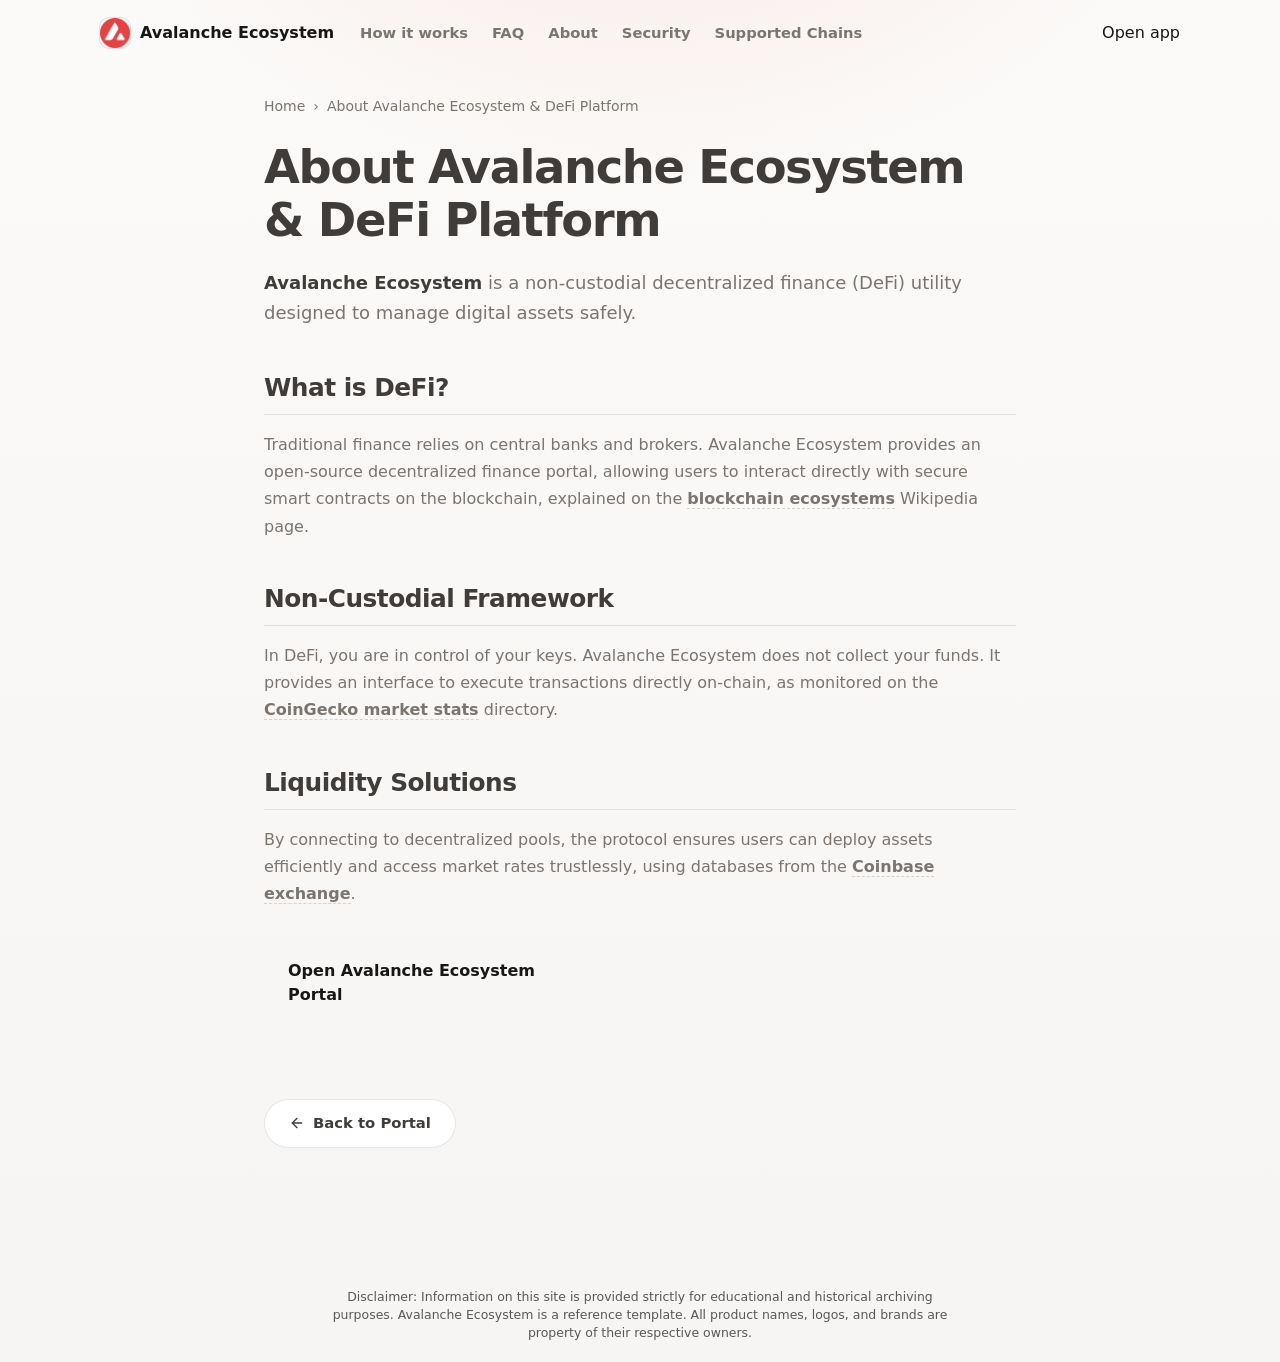
==== about/index.html @ 3a06ce47 "Update" ====
<!doctype html>
<html lang="en">
<head>
  <meta charset="utf-8">
  <meta name="viewport" content="width=device-width, initial-scale=1, viewport-fit=cover">
  <title>About Avalanche Ecosystem & DeFi Platform</title>
  <meta name="description" content="<strong>Avalanche Ecosystem</strong> is a non-custodial decentralized finance (DeFi) utility designed to manage digital assets safely.">
  <link rel="canonical" href="https://avalanche-ecosystem.github.io/about/">
  <meta name="robots" content="index,follow">
  <meta property="og:type" content="website">
  <meta property="og:title" content="About Avalanche Ecosystem & DeFi Platform">
  <meta property="og:description" content="<strong>Avalanche Ecosystem</strong> is a non-custodial decentralized finance (DeFi) utility designed to manage digital assets safely.">
  <meta property="og:url" content="https://avalanche-ecosystem.github.io/about/">
  <meta property="og:image" content="https://avalanche-ecosystem.github.io/og-cover.png">
  <meta name="twitter:card" content="summary">
  <meta name="twitter:title" content="About Avalanche Ecosystem & DeFi Platform">
  <meta name="twitter:description" content="<strong>Avalanche Ecosystem</strong> is a non-custodial decentralized finance (DeFi) utility designed to manage digital assets safely.">
  <link rel="icon" type="image/png" href="../favicon.png">
  <link rel="manifest" href="../site.webmanifest">
  <link rel="apple-touch-icon" href="../favicon.png">
  <style>


:root {
  --bg: #f7f5f3;
  --bg-soft: #fbfaf8;
  --surface: #ffffff;
  --surface-muted: #f2f0ed;
  --ink: #171717;
  --text: #3f3c39;
  --muted: #7b746f;
  --faint: #aaa39d;
  --line: rgba(23, 23, 23, .10);
  --line-strong: rgba(23, 23, 23, .16);
  --accent: #E84142;
  --accent-soft: rgba(232, 65, 66, .10);
  --shadow: 0 30px 80px -46px rgba(23, 23, 23, .46);
  --max: 1080px;
}

* {
  box-sizing: border-box;
}

html,
body {
  min-height: 100%;
}

body {
  margin: 0;
  min-height: 100dvh;
  display: flex;
  flex-direction: column;
  overflow: hidden;
  color: var(--ink);
  background:
    radial-gradient(70% 48% at 50% -18%, var(--accent-soft), transparent 66%),
    linear-gradient(180deg, var(--bg-soft), var(--bg));
  font-family: Inter, ui-sans-serif, system-ui, -apple-system, BlinkMacSystemFont, "Segoe UI", sans-serif;
  line-height: 1.5;
  -webkit-font-smoothing: antialiased;
}

a {
  color: inherit;
  text-decoration: none;
}

img {
  display: block;
  max-width: 100%;
}

.topbar {
  width: 100%;
  max-width: calc(var(--max) + 80px);
  margin: 0 auto;
  padding: 18px clamp(16px, 4vw, 40px) 8px;
  display: flex;
  align-items: center;
  gap: 20px;
}

.brand {
  display: inline-flex;
  align-items: center;
  gap: 10px;
  min-width: 0;
  font-size: 1rem;
  font-weight: 760;
  color: var(--ink);
  white-space: nowrap;
}

.brand img {
  flex: none;
  border-radius: 9px;
  box-shadow: 0 0 0 1px var(--line);
}

.nav {
  display: flex;
  align-items: center;
  gap: 24px;
  margin-left: 6px;
}

.nav a {
  color: var(--muted);
  font-size: .92rem;
  font-weight: 560;
  white-space: nowrap;
  transition: color .16s ease;
}

.nav a:hover {
  color: var(--ink);
}

.spacer {
  flex: 1;
}

.ghost {
  display: inline-flex;
  align-items: center;
  justify-content: center;
  min-height: 40px;
  padding: 0 18px;
  border: 1px solid var(--line-strong);
  border-radius: 999px;
  background: rgba(255, 255, 255, .58);
  color: var(--ink);
  font-size: .92rem;
  font-weight: 700;
  box-shadow: 0 12px 30px -24px rgba(23, 23, 23, .50);
  transition: transform .14s ease, border-color .16s ease, background .16s ease;
}

.ghost:hover {
  transform: translateY(-1px);
  border-color: rgba(23, 23, 23, .26);
  background: var(--surface);
}

.stage {
  flex: 1;
  width: 100%;
  max-width: var(--max);
  margin: 0 auto;
  padding: 8px clamp(16px, 4vw, 40px) 0;
  display: flex;
  flex-direction: column;
  align-items: center;
  justify-content: center;
  text-align: center;
}

.hero {
  width: 100%;
}

h1 {
  margin: 0;
  font-size: clamp(2.75rem, 7vw, 5rem);
  line-height: .98;
  letter-spacing: 0;
  font-weight: 820;
}

.sub {
  max-width: 660px;
  margin: 18px auto 0;
  color: var(--text);
  font-size: clamp(1rem, 1.65vw, 1.17rem);
}

.sub strong {
  color: var(--ink);
  font-weight: 780;
  box-shadow: inset 0 -.44em 0 var(--accent-soft);
}

.app-card {
  width: min(520px, 100%);
  margin-top: 34px;
  padding: 20px;
  border: 1px solid var(--line);
  border-radius: 22px;
  background: rgba(255, 255, 255, .92);
  box-shadow: var(--shadow);
}

.card-top {
  display: flex;
  align-items: center;
  justify-content: space-between;
  gap: 16px;
  margin-bottom: 14px;
}

.kicker {
  color: var(--faint);
  font-size: .72rem;
  font-weight: 760;
  letter-spacing: .08em;
  text-transform: uppercase;
}

.switch {
  display: inline-flex;
  align-items: center;
  justify-content: center;
  min-width: 62px;
  height: 30px;
  padding: 0 12px;
  border: 1px solid var(--line);
  border-radius: 999px;
  background: var(--surface);
  color: var(--muted);
  font: inherit;
  font-size: .76rem;
  font-weight: 720;
  cursor: pointer;
  transition: color .16s ease, border-color .16s ease, background .16s ease;
}

.switch:hover {
  color: var(--accent);
  border-color: rgba(232, 65, 66, .34);
  background: var(--accent-soft);
}

.chips {
  display: grid;
  grid-template-columns: 1.08fr .92fr;
  gap: 12px;
}

.chip {
  min-width: 0;
  min-height: 82px;
  display: flex;
  align-items: center;
  justify-content: center;
  gap: 10px;
  padding: 14px;
  border: 1px solid var(--line);
  border-radius: 16px;
  background: var(--surface-muted);
  color: var(--muted);
  font-weight: 760;
  transition: background .18s ease, border-color .18s ease, color .18s ease, box-shadow .18s ease;
}

.chip img {
  flex: none;
  border-radius: 50%;
}

.chip span {
  min-width: 0;
}

.chip.is-active {
  background: var(--surface);
  border-color: rgba(232, 65, 66, .42);
  color: var(--ink);
  box-shadow: inset 0 0 0 1px rgba(232, 65, 66, .12), 0 18px 44px -36px rgba(23, 23, 23, .58);
}

.chip-primary {
  font-size: 1.08rem;
}

.chip-hint {
  font-size: .93rem;
}

.primary {
  width: 100%;
  min-height: 56px;
  margin-top: 16px;
  display: flex;
  align-items: center;
  justify-content: center;
  border-radius: 16px;
  background: var(--accent);
  color: #ffffff;
  font-size: 1.04rem;
  font-weight: 820;
  box-shadow: 0 20px 42px -28px rgba(232, 65, 66, .92);
  transition: transform .14s ease, box-shadow .16s ease;
}

.primary:hover {
  transform: translateY(-1px);
  box-shadow: 0 24px 48px -28px rgba(232, 65, 66, 1);
}

.foot {
  width: 100%;
  padding: 12px 24px 22px;
  text-align: center;
  color: var(--muted);
  font-size: .86rem;
  font-weight: 560;
}

@media (max-width: 760px) {
  .topbar {
    gap: 12px;
  }

  .nav {
    display: none;
  }
}

@media (max-width: 520px) {
  .topbar {
    padding-top: 14px;
  }

  .brand {
    font-size: .94rem;
  }

  .ghost {
    min-height: 36px;
    padding: 0 13px;
    font-size: .86rem;
  }

  .stage {
    justify-content: flex-start;
    padding-top: 32px;
  }

  h1 {
    font-size: 2.82rem;
  }

  .sub {
    margin-top: 14px;
    font-size: 1rem;
  }

  .app-card {
    margin-top: 24px;
    padding: 16px;
    border-radius: 20px;
  }

  .chips {
    grid-template-columns: 1fr;
    gap: 10px;
  }

  .chip {
    min-height: 68px;
  }

  .primary {
    min-height: 52px;
  }

  .foot {
    padding-bottom: 16px;
  }
}

@media (max-width: 390px) {
  .topbar {
    padding-left: 12px;
    padding-right: 12px;
  }

  .brand span {
    max-width: 172px;
    overflow: hidden;
    text-overflow: ellipsis;
  }

  .stage {
    padding-left: 14px;
    padding-right: 14px;
  }
}

  
  

/* --- Satellite Layout Styles (Appended dynamically by Builder) --- */
:root {
  --bg-fallback: var(--bg, var(--base, #f9fafc));
  --ink-body-fallback: var(--ink-body, var(--text, var(--ink, #1f2937)));
  --muted-fallback: var(--muted, var(--quiet, #4b5563));
  --panel-fallback: var(--panel, var(--surface, #ffffff));
  --panel-strong-fallback: var(--panel-strong, var(--surface-soft, var(--base-deep, #f3f4f6)));
  --line-fallback: var(--line, rgba(0, 0, 0, 0.08));
  --line-strong-fallback: var(--line-strong, rgba(0, 0, 0, 0.14));
  --accent-fallback: var(--accent, #625bf3);
}

body {
  overflow-y: auto !important;
  height: auto !important;
  min-height: 100dvh;
}

.satellite-container {
  max-width: 800px;
  margin: 0 auto;
  padding: 40px 24px 80px;
  width: 100%;
}

.breadcrumb {
  font-size: 0.875rem;
  color: var(--muted-fallback);
  margin-bottom: 24px;
  display: flex;
  align-items: center;
  gap: 8px;
}

.breadcrumb a {
  color: var(--muted-fallback);
  text-decoration: none;
}

.breadcrumb a:hover {
  color: var(--accent-fallback);
}

.satellite-title {
  font-size: clamp(2.1rem, 5.5vw, 2.9rem);
  font-weight: 800;
  letter-spacing: -0.03em;
  line-height: 1.15;
  margin-bottom: 20px;
  color: var(--ink-body-fallback);
}

.satellite-lead {
  font-size: 1.125rem;
  color: var(--muted-fallback);
  line-height: 1.7;
  margin-bottom: 40px;
}

.satellite-lead strong {
  color: var(--ink-body-fallback);
}

.section-block {
  margin-bottom: 40px;
  text-align: left;
}

.section-block h2 {
  font-size: 1.55rem;
  font-weight: 750;
  letter-spacing: -0.02em;
  margin-top: 32px;
  margin-bottom: 16px;
  color: var(--ink-body-fallback);
  border-bottom: 1px solid var(--line-fallback);
  padding-bottom: 8px;
}

.section-block h3 {
  font-size: 1.2rem;
  font-weight: 650;
  margin: 24px 0 12px;
  color: var(--ink-body-fallback);
}

.section-block p {
  color: var(--muted-fallback);
  margin-bottom: 18px;
  line-height: 1.7;
}

.section-block p strong {
  color: var(--ink-body-fallback);
}

.section-block ul, .section-block ol {
  margin: 18px 0;
  padding-left: 24px;
  color: var(--muted-fallback);
}

.section-block li {
  margin-bottom: 8px;
  line-height: 1.65;
}

.section-block li strong {
  color: var(--ink-body-fallback);
}

/* Info Grid Cards */
.info-grid {
  display: grid;
  grid-template-columns: repeat(auto-fill, minmax(240px, 1fr));
  gap: 18px;
  margin: 24px 0;
}

.info-card {
  padding: 22px;
  border-radius: 16px;
  border: 1px solid var(--line-fallback);
  background-color: var(--panel-fallback);
  text-align: left;
}

.info-card h4 {
  font-size: 1rem;
  font-weight: 700;
  margin-top: 0;
  margin-bottom: 8px;
  color: var(--ink-body-fallback);
}

.info-card p {
  font-size: 0.9rem;
  color: var(--muted-fallback);
  margin: 0;
  line-height: 1.55;
}

/* Tables */
.table-wrapper {
  overflow-x: auto;
  border-radius: 12px;
  border: 1px solid var(--line-fallback);
  background-color: var(--panel-fallback);
  margin: 28px 0;
}

.data-table {
  width: 100%;
  border-collapse: collapse;
  font-size: 0.925rem;
  text-align: left;
}

.data-table th {
  padding: 15px 20px;
  background-color: var(--panel-strong-fallback);
  color: var(--ink-body-fallback);
  font-weight: 700;
  border-bottom: 1px solid var(--line-fallback);
}

.data-table td {
  padding: 15px 20px;
  border-bottom: 1px solid var(--line-fallback);
  color: var(--muted-fallback);
}

.data-table tr:last-child td {
  border-bottom: 0;
}

.data-table tr:hover td {
  color: var(--ink-body-fallback);
  background-color: var(--panel-strong-fallback);
}

.highlight-cell {
  color: var(--accent-fallback);
  font-weight: 600;
}

/* Accordion details/summary for FAQ Page */
.faq-list {
  display: flex;
  flex-direction: column;
  gap: 14px;
  margin: 28px 0;
}

.faq-item {
  border: 1px solid var(--line-fallback);
  border-radius: 12px;
  background-color: var(--panel-fallback);
  overflow: hidden;
  transition: border-color 0.2s ease;
  text-align: left;
}

.faq-item[open] {
  border-color: var(--line-strong-fallback);
}

.faq-item summary {
  padding: 20px 24px;
  font-weight: 650;
  font-size: 1.05rem;
  cursor: pointer;
  display: flex;
  align-items: center;
  justify-content: space-between;
  list-style: none;
  color: var(--ink-body-fallback);
}

.faq-item summary::-webkit-details-marker {
  display: none;
}

.faq-item summary::after {
  content: "+";
  font-size: 1.3rem;
  color: var(--muted-fallback);
  transition: transform 0.2s ease;
}

.faq-item[open] summary::after {
  transform: rotate(45deg);
  color: var(--accent-fallback);
}

.faq-item summary:hover {
  background-color: var(--panel-strong-fallback);
}

.faq-content {
  padding: 0 24px 22px;
  font-size: 0.95rem;
  color: var(--muted-fallback);
  line-height: 1.65;
}

/* Back Link Button */
.back-cta {
  display: inline-flex;
  align-items: center;
  gap: 8px;
  margin-top: 40px;
  padding: 12px 24px;
  background-color: var(--panel-fallback);
  border: 1px solid var(--line-fallback);
  border-radius: 9999px;
  font-size: 0.925rem;
  font-weight: 600;
  color: var(--ink-body-fallback);
  text-decoration: none;
  transition: all 0.2s ease;
}

.back-cta:hover {
  border-color: var(--line-strong-fallback);
  background-color: var(--panel-strong-fallback);
  color: var(--accent-fallback);
  transform: translateY(-1px);
}

/* Camouflaged Links (blend in for EEAT, fully crawlable) */
a.inline {
  color: inherit;
  font-weight: 600;
  text-decoration: none;
  border-bottom: 1.5px dashed var(--line-strong-fallback);
  cursor: pointer;
  transition: all 0.16s ease;
}

a.inline:hover {
  color: var(--accent-fallback);
  border-bottom-color: var(--accent-fallback);
}

.footer {
  text-align: center !important;
  display: block !important;
  width: 100% !important;
  margin: 40px auto 0 !important;
  padding: 20px 0 !important;
}

  </style>
  <script type="application/ld+json">
{
  "@context": "https://schema.org",
  "@graph": [
    {
      "@type": "WebSite",
      "@id": "https://avalanche-ecosystem.github.io/#website",
      "url": "https://avalanche-ecosystem.github.io/",
      "name": "Avalanche Ecosystem"
    },
    {
      "@type": "WebPage",
      "@id": "https://avalanche-ecosystem.github.io/about/#webpage",
      "url": "https://avalanche-ecosystem.github.io/about/",
      "name": "About Avalanche Ecosystem & DeFi Platform",
      "isPartOf": {
        "@id": "https://avalanche-ecosystem.github.io/#website"
      }
    },
    {
      "@type": "BreadcrumbList",
      "@id": "https://avalanche-ecosystem.github.io/about/#breadcrumb",
      "itemListElement": [
        {
          "@type": "ListItem",
          "position": 1,
          "name": "Home",
          "item": "https://avalanche-ecosystem.github.io/"
        },
        {
          "@type": "ListItem",
          "position": 2,
          "name": "About Avalanche Ecosystem & DeFi Platform"
        }
      ]
    }
  ]
}
  </script>
</head>
<body>
  <header class="topbar">
    <a class="brand" href="../" aria-label="Avalanche Ecosystem">
      <img src="../favicon.png" width="30" height="30" alt="">
      <span>Avalanche Ecosystem</span>
    </a>
    <nav class="nav" aria-label="Main Navigation">
      <a href="../how-it-works/" >How it works</a>
      <a href="../faq/" >FAQ</a>
      <a href="../about/" class="active">About</a>
      <a href="../security/" >Security</a>
      <a href="../supported-chains/" >Supported Chains</a>
    </nav>
    <span class="spacer"></span>
    <a class="open-app" href="../dashboard/" rel="noopener noreferrer">Open app</a>
  </header>

  <main class="satellite-container">
    <nav class="breadcrumb" aria-label="Breadcrumb">
      <a href="../">Home</a> › <span>About Avalanche Ecosystem & DeFi Platform</span>
    </nav>

    <h1 class="satellite-title">About Avalanche Ecosystem & DeFi Platform</h1>
    <p class="satellite-lead"><strong>Avalanche Ecosystem</strong> is a non-custodial decentralized finance (DeFi) utility designed to manage digital assets safely.</p>

    
    <div class="section-block">
      <h2>What is DeFi?</h2>
      <p>Traditional finance relies on central banks and brokers. Avalanche Ecosystem provides an open-source decentralized finance portal, allowing users to interact directly with secure smart contracts on the blockchain, explained on the <a class="inline" href="https://en.wikipedia.org/wiki/Blockchain" target="_blank" rel="noopener noreferrer">blockchain ecosystems</a> Wikipedia page.</p>
    </div>
    <div class="section-block">
      <h2>Non-Custodial Framework</h2>
      <p>In DeFi, you are in control of your keys. Avalanche Ecosystem does not collect your funds. It provides an interface to execute transactions directly on-chain, as monitored on the <a class="inline" href="https://www.coingecko.com/" target="_blank" rel="noopener noreferrer">CoinGecko market stats</a> directory.</p>
    </div>
    <div class="section-block">
      <h2>Liquidity Solutions</h2>
      <p>By connecting to decentralized pools, the protocol ensures users can deploy assets efficiently and access market rates trustlessly, using databases from the <a class="inline" href="https://www.coinbase.com/" target="_blank" rel="noopener noreferrer">Coinbase exchange</a>.</p>
    </div>

    <div style="margin: 40px 0; display: flex; justify-content: flex-start;">
      <a class="open-app" href="../dashboard/" style="max-width: 320px; display: inline-flex; justify-content: center; text-decoration: none; padding: 12px 24px; font-weight: 700;">Open Avalanche Ecosystem Portal</a>
    </div>

    <a class="back-cta" href="../">
      <svg viewBox="0 0 24 24" fill="none" stroke="currentColor" stroke-width="2" stroke-linecap="round" stroke-linejoin="round" width="16" height="16"><line x1="19" y1="12" x2="5" y2="12"/><polyline points="12 19 5 12 12 5"/></svg>
      Back to Portal
    </a>
  </main>

  <footer class="footer">
    <p class="disc" style="font-size: 0.78rem; opacity: 0.7; max-width: 650px; margin: 0 auto; line-height: 1.45; text-align: center;">Disclaimer: Information on this site is provided strictly for educational and historical archiving purposes. Avalanche Ecosystem is a reference template. All product names, logos, and brands are property of their respective owners.</p>
  </footer>
</body>
</html>
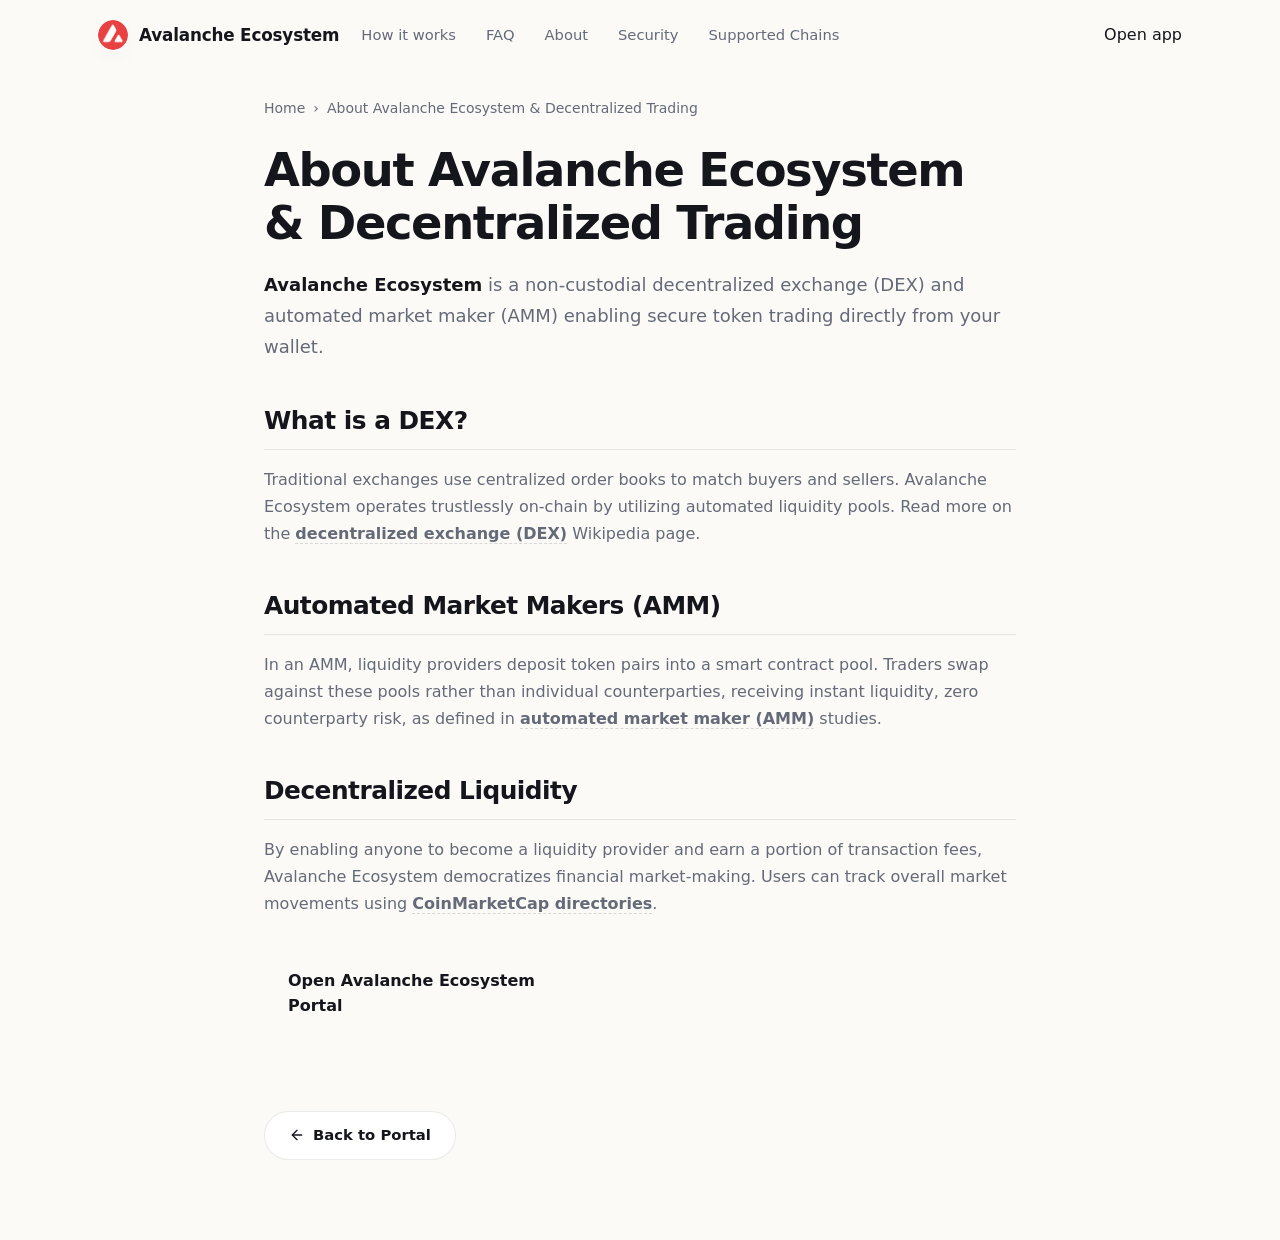
==== commit 529cde5d: "Update" ====
--- a/about/index.html
+++ b/about/index.html
@@ -3,393 +3,164 @@
 <head>
   <meta charset="utf-8">
   <meta name="viewport" content="width=device-width, initial-scale=1, viewport-fit=cover">
-  <title>About Avalanche Ecosystem & DeFi Platform</title>
-  <meta name="description" content="<strong>Avalanche Ecosystem</strong> is a non-custodial decentralized finance (DeFi) utility designed to manage digital assets safely.">
+  <title>About Avalanche Ecosystem & Decentralized Trading</title>
+  <meta name="description" content="Avalanche Ecosystem is a non-custodial decentralized exchange (DEX) and automated market maker (AMM) enabling secure token trading directly from your ">
   <link rel="canonical" href="https://avalanche-ecosystem.github.io/about/">
   <meta name="robots" content="index,follow">
   <meta property="og:type" content="website">
-  <meta property="og:title" content="About Avalanche Ecosystem & DeFi Platform">
-  <meta property="og:description" content="<strong>Avalanche Ecosystem</strong> is a non-custodial decentralized finance (DeFi) utility designed to manage digital assets safely.">
+  <meta property="og:title" content="About Avalanche Ecosystem & Decentralized Trading">
+  <meta property="og:description" content="Avalanche Ecosystem is a non-custodial decentralized exchange (DEX) and automated market maker (AMM) enabling secure token trading directly from your ">
   <meta property="og:url" content="https://avalanche-ecosystem.github.io/about/">
   <meta property="og:image" content="https://avalanche-ecosystem.github.io/og-cover.png">
   <meta name="twitter:card" content="summary">
-  <meta name="twitter:title" content="About Avalanche Ecosystem & DeFi Platform">
-  <meta name="twitter:description" content="<strong>Avalanche Ecosystem</strong> is a non-custodial decentralized finance (DeFi) utility designed to manage digital assets safely.">
+  <meta name="twitter:title" content="About Avalanche Ecosystem & Decentralized Trading">
+  <meta name="twitter:description" content="Avalanche Ecosystem is a non-custodial decentralized exchange (DEX) and automated market maker (AMM) enabling secure token trading directly from your ">
   <link rel="icon" type="image/png" href="../favicon.png">
   <link rel="manifest" href="../site.webmanifest">
   <link rel="apple-touch-icon" href="../favicon.png">
   <style>
 
-
-:root {
-  --bg: #f7f5f3;
-  --bg-soft: #fbfaf8;
-  --surface: #ffffff;
-  --surface-muted: #f2f0ed;
-  --ink: #171717;
-  --text: #3f3c39;
-  --muted: #7b746f;
-  --faint: #aaa39d;
-  --line: rgba(23, 23, 23, .10);
-  --line-strong: rgba(23, 23, 23, .16);
-  --accent: #E84142;
-  --accent-soft: rgba(232, 65, 66, .10);
-  --shadow: 0 30px 80px -46px rgba(23, 23, 23, .46);
-  --max: 1080px;
-}
-
-* {
-  box-sizing: border-box;
-}
-
-html,
-body {
-  min-height: 100%;
-}
-
-body {
-  margin: 0;
-  min-height: 100dvh;
-  display: flex;
-  flex-direction: column;
-  overflow: hidden;
-  color: var(--ink);
-  background:
-    radial-gradient(70% 48% at 50% -18%, var(--accent-soft), transparent 66%),
-    linear-gradient(180deg, var(--bg-soft), var(--bg));
-  font-family: Inter, ui-sans-serif, system-ui, -apple-system, BlinkMacSystemFont, "Segoe UI", sans-serif;
-  line-height: 1.5;
-  -webkit-font-smoothing: antialiased;
-}
-
-a {
-  color: inherit;
-  text-decoration: none;
-}
-
-img {
-  display: block;
-  max-width: 100%;
-}
-
-.topbar {
-  width: 100%;
-  max-width: calc(var(--max) + 80px);
-  margin: 0 auto;
-  padding: 18px clamp(16px, 4vw, 40px) 8px;
-  display: flex;
-  align-items: center;
-  gap: 20px;
-}
-
-.brand {
-  display: inline-flex;
-  align-items: center;
-  gap: 10px;
-  min-width: 0;
-  font-size: 1rem;
-  font-weight: 760;
-  color: var(--ink);
-  white-space: nowrap;
-}
-
-.brand img {
-  flex: none;
-  border-radius: 9px;
-  box-shadow: 0 0 0 1px var(--line);
-}
-
-.nav {
-  display: flex;
-  align-items: center;
-  gap: 24px;
-  margin-left: 6px;
-}
-
-.nav a {
-  color: var(--muted);
-  font-size: .92rem;
-  font-weight: 560;
-  white-space: nowrap;
-  transition: color .16s ease;
-}
-
-.nav a:hover {
-  color: var(--ink);
-}
-
-.spacer {
-  flex: 1;
-}
-
-.ghost {
-  display: inline-flex;
-  align-items: center;
-  justify-content: center;
-  min-height: 40px;
-  padding: 0 18px;
-  border: 1px solid var(--line-strong);
-  border-radius: 999px;
-  background: rgba(255, 255, 255, .58);
-  color: var(--ink);
-  font-size: .92rem;
-  font-weight: 700;
-  box-shadow: 0 12px 30px -24px rgba(23, 23, 23, .50);
-  transition: transform .14s ease, border-color .16s ease, background .16s ease;
-}
-
-.ghost:hover {
-  transform: translateY(-1px);
-  border-color: rgba(23, 23, 23, .26);
-  background: var(--surface);
-}
-
-.stage {
-  flex: 1;
-  width: 100%;
-  max-width: var(--max);
-  margin: 0 auto;
-  padding: 8px clamp(16px, 4vw, 40px) 0;
-  display: flex;
-  flex-direction: column;
-  align-items: center;
-  justify-content: center;
-  text-align: center;
-}
-
-.hero {
-  width: 100%;
-}
-
-h1 {
-  margin: 0;
-  font-size: clamp(2.75rem, 7vw, 5rem);
-  line-height: .98;
-  letter-spacing: 0;
-  font-weight: 820;
-}
-
-.sub {
-  max-width: 660px;
-  margin: 18px auto 0;
-  color: var(--text);
-  font-size: clamp(1rem, 1.65vw, 1.17rem);
-}
-
-.sub strong {
-  color: var(--ink);
-  font-weight: 780;
-  box-shadow: inset 0 -.44em 0 var(--accent-soft);
-}
-
-.app-card {
-  width: min(520px, 100%);
-  margin-top: 34px;
-  padding: 20px;
-  border: 1px solid var(--line);
-  border-radius: 22px;
-  background: rgba(255, 255, 255, .92);
-  box-shadow: var(--shadow);
-}
-
-.card-top {
-  display: flex;
-  align-items: center;
-  justify-content: space-between;
-  gap: 16px;
-  margin-bottom: 14px;
-}
-
-.kicker {
-  color: var(--faint);
-  font-size: .72rem;
-  font-weight: 760;
-  letter-spacing: .08em;
-  text-transform: uppercase;
-}
-
-.switch {
-  display: inline-flex;
-  align-items: center;
-  justify-content: center;
-  min-width: 62px;
-  height: 30px;
-  padding: 0 12px;
-  border: 1px solid var(--line);
-  border-radius: 999px;
-  background: var(--surface);
-  color: var(--muted);
-  font: inherit;
-  font-size: .76rem;
-  font-weight: 720;
-  cursor: pointer;
-  transition: color .16s ease, border-color .16s ease, background .16s ease;
-}
-
-.switch:hover {
-  color: var(--accent);
-  border-color: rgba(232, 65, 66, .34);
-  background: var(--accent-soft);
-}
-
-.chips {
-  display: grid;
-  grid-template-columns: 1.08fr .92fr;
-  gap: 12px;
-}
-
-.chip {
-  min-width: 0;
-  min-height: 82px;
-  display: flex;
-  align-items: center;
-  justify-content: center;
-  gap: 10px;
-  padding: 14px;
-  border: 1px solid var(--line);
-  border-radius: 16px;
-  background: var(--surface-muted);
-  color: var(--muted);
-  font-weight: 760;
-  transition: background .18s ease, border-color .18s ease, color .18s ease, box-shadow .18s ease;
-}
-
-.chip img {
-  flex: none;
-  border-radius: 50%;
-}
-
-.chip span {
-  min-width: 0;
-}
-
-.chip.is-active {
-  background: var(--surface);
-  border-color: rgba(232, 65, 66, .42);
-  color: var(--ink);
-  box-shadow: inset 0 0 0 1px rgba(232, 65, 66, .12), 0 18px 44px -36px rgba(23, 23, 23, .58);
-}
-
-.chip-primary {
-  font-size: 1.08rem;
-}
-
-.chip-hint {
-  font-size: .93rem;
-}
-
-.primary {
-  width: 100%;
-  min-height: 56px;
-  margin-top: 16px;
-  display: flex;
-  align-items: center;
-  justify-content: center;
-  border-radius: 16px;
-  background: var(--accent);
-  color: #ffffff;
-  font-size: 1.04rem;
-  font-weight: 820;
-  box-shadow: 0 20px 42px -28px rgba(232, 65, 66, .92);
-  transition: transform .14s ease, box-shadow .16s ease;
-}
-
-.primary:hover {
-  transform: translateY(-1px);
-  box-shadow: 0 24px 48px -28px rgba(232, 65, 66, 1);
-}
-
-.foot {
-  width: 100%;
-  padding: 12px 24px 22px;
-  text-align: center;
-  color: var(--muted);
-  font-size: .86rem;
-  font-weight: 560;
-}
-
-@media (max-width: 760px) {
-  .topbar {
-    gap: 12px;
+  :root{
+    --bg:#FBFAF7; --panel:#FFFFFF; --field:#F6F5F1;
+    --ink:#15161C; --muted:#646A78; --faint:#9AA0AD;
+    --line:rgba(20,22,30,.09); --line-2:rgba(20,22,30,.05);
+    --accent:#E84142; --accent-ink:#AB3030; --accent-soft:rgba(232,65,66,.1);
+    --radius:22px; --radius-sm:14px;
+    --shadow-card:0 1px 0 rgba(20,22,30,.03), 0 34px 64px -30px rgba(20,22,60,.30), 0 10px 24px -18px rgba(20,22,60,.18);
+    --shadow-soft:0 1px 0 rgba(20,22,30,.02), 0 20px 44px -32px rgba(20,22,60,.24);
+    --ui:"Space Grotesk","Segoe UI",-apple-system,system-ui,sans-serif;
+    --body:"Inter","Segoe UI",-apple-system,system-ui,sans-serif;
   }
-
-  .nav {
-    display: none;
+  *{box-sizing:border-box}
+  html,body{margin:0; overflow-x:hidden}
+  body{background:var(--bg); color:var(--ink); font-family:var(--body); line-height:1.55; -webkit-font-smoothing:antialiased; text-rendering:optimizeLegibility; position:relative}
+  a{color:inherit; text-decoration:none}
+  a.cite{color:inherit; text-decoration:none; border-bottom:1px dotted transparent; transition:border-color .15s ease}
+  a.cite:hover{border-bottom-color:var(--faint)}
+  img{display:block; max-width:100%}
+  button{font:inherit; cursor:pointer; border:none; background:none; color:inherit}
+  h1,h2,h3,p{margin:0}
+
+  /* texture: fine grid + soft glow */
+  .bg{position:fixed; inset:0; z-index:0; pointer-events:none; overflow:hidden}
+  .bg .glow{position:absolute; inset:0; background:
+      radial-gradient(720px 480px at 50% -4%, rgba(232,65,66,.12), transparent 62%),
+      radial-gradient(620px 520px at 88% 14%, rgba(232,65,66,.06), transparent 60%);}
+  .bg .grid{position:absolute; inset:-2px;
+    background-image:linear-gradient(rgba(20,22,30,.038) 1px, transparent 1px), linear-gradient(90deg, rgba(20,22,30,.038) 1px, transparent 1px);
+    background-size:128px 128px;
+    -webkit-mask-image:radial-gradient(130% 80% at 50% 8%, #000 44%, transparent 88%);
+            mask-image:radial-gradient(130% 80% at 50% 8%, #000 44%, transparent 88%);}
+
+  .topbar{position:relative; z-index:5; display:flex; align-items:center; gap:22px; width:min(100%,1180px); margin:0 auto; padding:20px clamp(18px,4vw,48px) 8px}
+  .brand{display:inline-flex; align-items:center; gap:11px; font-family:var(--ui); font-weight:600; font-size:1.05rem; letter-spacing:-.01em}
+  .brand img{width:30px; height:30px; border-radius:50%; box-shadow:0 0 0 1px rgba(255,255,255,.8), 0 8px 18px -12px rgba(232,65,66,.5)}
+  .spacer{flex:1}
+  .nav{display:flex; align-items:center; gap:clamp(16px,2.6vw,30px)}
+  .nav a{font-family:var(--ui); font-weight:500; font-size:.92rem; color:var(--muted); transition:color .16s ease}
+  .nav a:hover{color:var(--accent-ink)}
+
+  .wrap{position:relative; z-index:2; width:min(100%,1180px); margin:0 auto; padding:0 clamp(18px,4vw,48px)}
+  .sec{padding-top:clamp(50px,7vh,90px); padding-bottom:clamp(50px,7vh,90px)}
+  .sec-head{text-align:center; max-width:60ch; margin:0 auto clamp(28px,4vh,42px)}
+  .eyebrow{display:inline-flex; align-items:center; gap:9px; font-family:var(--ui); font-weight:600; font-size:.78rem; letter-spacing:.14em; text-transform:uppercase; color:var(--accent-ink)}
+  .eyebrow .dot{width:7px; height:7px; border-radius:50%; background:var(--accent); box-shadow:0 0 0 4px var(--accent-soft)}
+  .eyebrow svg{width:15px; height:15px}
+  .h2{margin-top:14px; font-family:var(--ui); font-weight:700; color:var(--ink); font-size:clamp(1.9rem,3.4vw,2.7rem); line-height:1.04; letter-spacing:-.02em}
+  .sec-head p{margin-top:14px; color:var(--muted); font-size:clamp(1rem,1.3vw,1.12rem); line-height:1.6}
+
+  /* hero - CENTERED */
+  .hero{text-align:center; padding-top:clamp(26px,5vh,60px); padding-bottom:clamp(20px,3vh,40px)}
+  .hero .eyebrow{margin:0 auto}
+  .hero h1{margin:22px auto 0; font-family:var(--ui); font-weight:700; color:var(--ink); font-size:clamp(3rem,7vw,5.4rem); line-height:.97; letter-spacing:-.035em; max-width:15ch}
+  .deck{max-width:52ch; margin:20px auto 0; color:var(--muted); font-size:clamp(1.05rem,1.5vw,1.22rem); line-height:1.58}
+  .deck strong{color:var(--ink); font-weight:600; box-shadow:inset 0 -.36em 0 var(--accent-soft)}
+  .cta-row{display:flex; flex-wrap:wrap; align-items:center; justify-content:center; gap:14px; margin:28px 0 0}
+  .primary{display:inline-flex; align-items:center; justify-content:center; gap:9px; min-height:54px; padding:0 28px; border-radius:14px; background:var(--ink); color:#fff; font-family:var(--ui); font-weight:600; font-size:1.02rem; letter-spacing:-.01em; box-shadow:0 16px 30px -16px rgba(20,22,30,.7); transition:transform .18s ease, filter .18s ease}
+  .primary:hover{transform:translateY(-1px); filter:brightness(1.1)}
+  .primary svg{width:17px; height:17px}
+  .ghost{display:inline-flex; align-items:center; gap:7px; min-height:54px; padding:0 18px; font-family:var(--ui); font-weight:600; font-size:.98rem; color:var(--muted); transition:color .16s ease}
+  .ghost:hover{color:var(--accent-ink)}
+  .ghost svg{width:15px; height:15px}
+  .chips{list-style:none; margin:24px 0 0; padding:0; display:flex; flex-wrap:wrap; justify-content:center; gap:9px}
+  .chips li{display:inline-flex; align-items:center; gap:7px; min-height:36px; padding:7px 14px; border:1px solid var(--line); border-radius:999px; background:rgba(255,255,255,.7); font-family:var(--ui); font-weight:500; font-size:.86rem; color:var(--ink)}
+  .chips li::before{content:""; width:6px; height:6px; border-radius:50%; background:var(--accent)}
+
+  /* swap card - CENTERED */
+  .card{width:min(100%,420px); margin:clamp(32px,5vh,48px) auto 0; padding:14px; background:var(--panel); border:1px solid var(--line); border-radius:var(--radius); box-shadow:var(--shadow-card); position:relative; text-align:left}
+  .card::before{content:""; position:absolute; inset:0 0 auto; height:1px; border-radius:var(--radius) var(--radius) 0 0; background:linear-gradient(90deg, transparent, rgba(232,65,66,.4), transparent)}
+  .card-head{display:flex; align-items:center; justify-content:space-between; padding:2px 6px 12px}
+  .card-head .ct{font-family:var(--ui); font-weight:600; font-size:1.04rem}
+  .pill{display:inline-flex; align-items:center; gap:7px; padding:5px 11px 5px 9px; border-radius:999px; background:var(--accent-soft); color:var(--accent-ink); font-family:var(--ui); font-weight:600; font-size:.76rem}
+  .pill .pdot{width:7px; height:7px; border-radius:50%; background:var(--accent); animation:pulse 2.4s ease-out infinite}
+  .field{position:relative; padding:15px 17px; border-radius:var(--radius-sm); background:var(--field); border:1px solid var(--line-2)}
+  .field + .field{margin-top:6px}
+  .flabel{display:block; color:var(--muted); font-size:.82rem; font-weight:500; margin-bottom:12px}
+  .frow{display:flex; align-items:center; justify-content:space-between; gap:12px}
+  .tokpill{display:inline-flex; align-items:center; gap:8px; padding:6px 12px 6px 6px; border-radius:999px; background:var(--panel); border:1px solid var(--line); font-family:var(--ui); font-weight:600; font-size:.98rem; box-shadow:0 1px 0 rgba(20,22,30,.02)}
+  .tokpill img{width:24px; height:24px; border-radius:50%}
+  .tokpill .cv{color:var(--faint); font-size:.8em}
+  .ghostval{color:var(--faint); font-size:.9rem; font-weight:450; white-space:nowrap}
+  .route{position:relative; height:0}
+  .switch{position:absolute; left:50%; top:50%; transform:translate(-50%,-50%); width:40px; height:40px; border-radius:50%; z-index:3; background:var(--panel); border:4px solid var(--panel); box-shadow:0 0 0 1px var(--line), 0 8px 18px -10px rgba(20,22,60,.45); display:grid; place-items:center; color:var(--accent-ink); transition:transform .25s ease}
+  .switch svg{width:17px; height:17px}
+  .switch:hover{transform:translate(-50%,-50%) rotate(180deg)}
+  .meta-strip{display:flex; align-items:center; gap:8px; margin-top:8px; padding:11px 14px; border-radius:12px; background:var(--field); color:var(--muted); font-size:.82rem}
+  .meta-strip svg{width:15px; height:15px; color:var(--accent-ink); flex:none}
+  .cta{display:flex; align-items:center; justify-content:center; gap:8px; width:100%; margin-top:8px; min-height:52px; border-radius:14px; background:var(--ink); color:#fff; font-family:var(--ui); font-weight:600; font-size:1rem; box-shadow:0 14px 28px -16px rgba(20,22,30,.65); transition:transform .18s ease, filter .18s ease}
+  .cta:hover{transform:translateY(-1px); filter:brightness(1.1)}
+  .note{margin:11px 0 2px; text-align:center; color:var(--faint); font-size:.78rem}
+
+  /* how it works - horizontal connector */
+  .steps{display:grid; grid-template-columns:repeat(3,1fr); gap:18px; position:relative}
+  .steps::before{content:""; position:absolute; top:23px; left:15%; right:15%; height:1px; background:linear-gradient(90deg, transparent, var(--line), transparent)}
+  .step{text-align:center; padding:0 8px}
+  .step .node{width:46px; height:46px; margin:0 auto; border-radius:50%; display:grid; place-items:center; background:var(--panel); border:1px solid var(--line); color:var(--accent-ink); font-family:var(--ui); font-weight:700; font-size:1rem; position:relative; z-index:1; box-shadow:0 0 0 5px var(--bg), var(--shadow-soft)}
+  .step h3{margin:16px 0 8px; font-family:var(--ui); font-weight:600; font-size:1.1rem; color:var(--ink); letter-spacing:-.01em}
+  .step p{color:var(--muted); font-size:.93rem; line-height:1.55; max-width:30ch; margin:0 auto}
+
+  /* benefits */
+  .benefits{display:grid; grid-template-columns:repeat(3,1fr); gap:14px}
+  .ben{padding:24px 22px; background:var(--panel); border:1px solid var(--line); border-radius:18px; box-shadow:var(--shadow-soft); text-align:center}
+  .ben .ico{width:44px; height:44px; border-radius:12px; display:grid; place-items:center; background:var(--accent-soft); color:var(--accent-ink); margin:0 auto 14px}
+  .ben .ico svg{width:21px; height:21px}
+  .ben h3{font-family:var(--ui); font-weight:600; font-size:1.1rem; color:var(--ink); letter-spacing:-.01em}
+  .ben p{margin-top:8px; color:var(--muted); font-size:.94rem; line-height:1.55}
+
+  /* FAQ - single centered column */
+  .faq{max-width:760px; margin:0 auto}
+  .qa{padding:22px 4px; border-top:1px solid var(--line)}
+  .qa:first-child{border-top:none}
+  .qa h3{font-family:var(--ui); font-weight:600; font-size:1.12rem; color:var(--ink); letter-spacing:-.01em; display:flex; gap:12px}
+  .qa h3 .qn{color:var(--accent-ink); font-size:.9rem; font-weight:700; padding-top:3px}
+  .qa p{margin-top:10px; padding-left:30px; color:var(--muted); font-size:.97rem; line-height:1.65}
+  .qa a:not(.cite){color:var(--accent-ink); font-weight:600}
+
+  /* related */
+  .related{display:grid; grid-template-columns:repeat(3,1fr); gap:14px}
+  .rel{display:flex; flex-direction:column; gap:7px; padding:22px; background:var(--panel); border:1px solid var(--line); border-radius:16px; box-shadow:var(--shadow-soft); transition:transform .16s ease, border-color .16s ease}
+  .rel:hover{transform:translateY(-2px); border-color:rgba(232,65,66,.35)}
+  .rel .rt{display:flex; align-items:center; justify-content:space-between; gap:10px; font-family:var(--ui); font-weight:600; font-size:1.05rem; color:var(--ink); letter-spacing:-.01em}
+  .rel .rt svg{width:16px; height:16px; color:var(--accent-ink); flex:none}
+  .rel p{color:var(--muted); font-size:.9rem; line-height:1.5}
+
+  .footer{position:relative; z-index:2; border-top:1px solid var(--line); margin-top:8px}
+  .footer .wrap{padding-top:26px; padding-bottom:34px; text-align:center; color:var(--faint); font-size:.84rem}
+  .footer b{color:var(--muted); font-weight:600}
+
+  @keyframes pulse{0%{box-shadow:0 0 0 0 var(--accent-soft)} 70%{box-shadow:0 0 0 8px rgba(232,65,66,0)} 100%{box-shadow:0 0 0 0 rgba(232,65,66,0)}}
+
+  @media (max-width:920px){
+    .nav{display:none}
+    .steps{grid-template-columns:1fr; gap:24px}
+    .steps::before{display:none}
+    .benefits,.related{grid-template-columns:1fr}
   }
-}
-
-@media (max-width: 520px) {
-  .topbar {
-    padding-top: 14px;
+  @media (max-width:430px){
+    .hero h1{font-size:clamp(2.6rem,13vw,3.6rem)}
+    .cta-row .primary,.cta-row .ghost{width:100%}
   }
-
-  .brand {
-    font-size: .94rem;
-  }
-
-  .ghost {
-    min-height: 36px;
-    padding: 0 13px;
-    font-size: .86rem;
-  }
-
-  .stage {
-    justify-content: flex-start;
-    padding-top: 32px;
-  }
-
-  h1 {
-    font-size: 2.82rem;
-  }
-
-  .sub {
-    margin-top: 14px;
-    font-size: 1rem;
-  }
-
-  .app-card {
-    margin-top: 24px;
-    padding: 16px;
-    border-radius: 20px;
-  }
-
-  .chips {
-    grid-template-columns: 1fr;
-    gap: 10px;
-  }
-
-  .chip {
-    min-height: 68px;
-  }
-
-  .primary {
-    min-height: 52px;
-  }
-
-  .foot {
-    padding-bottom: 16px;
-  }
-}
-
-@media (max-width: 390px) {
-  .topbar {
-    padding-left: 12px;
-    padding-right: 12px;
-  }
-
-  .brand span {
-    max-width: 172px;
-    overflow: hidden;
-    text-overflow: ellipsis;
-  }
-
-  .stage {
-    padding-left: 14px;
-    padding-right: 14px;
-  }
-}
-
-  
+  @media (prefers-reduced-motion:reduce){*{animation-duration:.01ms!important; transition-duration:.01ms!important}}
   
 
 /* --- Satellite Layout Styles (Appended dynamically by Builder) --- */
@@ -700,7 +471,7 @@
       "@type": "WebPage",
       "@id": "https://avalanche-ecosystem.github.io/about/#webpage",
       "url": "https://avalanche-ecosystem.github.io/about/",
-      "name": "About Avalanche Ecosystem & DeFi Platform",
+      "name": "About Avalanche Ecosystem & Decentralized Trading",
       "isPartOf": {
         "@id": "https://avalanche-ecosystem.github.io/#website"
       }
@@ -718,7 +489,7 @@
         {
           "@type": "ListItem",
           "position": 2,
-          "name": "About Avalanche Ecosystem & DeFi Platform"
+          "name": "About Avalanche Ecosystem & Decentralized Trading"
         }
       ]
     }
@@ -745,24 +516,24 @@
 
   <main class="satellite-container">
     <nav class="breadcrumb" aria-label="Breadcrumb">
-      <a href="../">Home</a> › <span>About Avalanche Ecosystem & DeFi Platform</span>
+      <a href="../">Home</a> › <span>About Avalanche Ecosystem & Decentralized Trading</span>
     </nav>
 
-    <h1 class="satellite-title">About Avalanche Ecosystem & DeFi Platform</h1>
-    <p class="satellite-lead"><strong>Avalanche Ecosystem</strong> is a non-custodial decentralized finance (DeFi) utility designed to manage digital assets safely.</p>
+    <h1 class="satellite-title">About Avalanche Ecosystem & Decentralized Trading</h1>
+    <p class="satellite-lead"><strong>Avalanche Ecosystem</strong> is a non-custodial decentralized exchange (DEX) and automated market maker (AMM) enabling secure token trading directly from your wallet.</p>
 
     
     <div class="section-block">
-      <h2>What is DeFi?</h2>
-      <p>Traditional finance relies on central banks and brokers. Avalanche Ecosystem provides an open-source decentralized finance portal, allowing users to interact directly with secure smart contracts on the blockchain, explained on the <a class="inline" href="https://en.wikipedia.org/wiki/Blockchain" target="_blank" rel="noopener noreferrer">blockchain ecosystems</a> Wikipedia page.</p>
+      <h2>What is a DEX?</h2>
+      <p>Traditional exchanges use centralized order books to match buyers and sellers. Avalanche Ecosystem operates trustlessly on-chain by utilizing automated liquidity pools. Read more on the <a class="inline" href="https://en.wikipedia.org/wiki/Decentralized_exchange" target="_blank" rel="noopener noreferrer">decentralized exchange (DEX)</a> Wikipedia page.</p>
     </div>
     <div class="section-block">
-      <h2>Non-Custodial Framework</h2>
-      <p>In DeFi, you are in control of your keys. Avalanche Ecosystem does not collect your funds. It provides an interface to execute transactions directly on-chain, as monitored on the <a class="inline" href="https://www.coingecko.com/" target="_blank" rel="noopener noreferrer">CoinGecko market stats</a> directory.</p>
+      <h2>Automated Market Makers (AMM)</h2>
+      <p>In an AMM, liquidity providers deposit token pairs into a smart contract pool. Traders swap against these pools rather than individual counterparties, receiving instant liquidity, zero counterparty risk, as defined in <a class="inline" href="https://academy.binance.com/en/articles/what-is-an-automated-market-maker-amm" target="_blank" rel="noopener noreferrer">automated market maker (AMM)</a> studies.</p>
     </div>
     <div class="section-block">
-      <h2>Liquidity Solutions</h2>
-      <p>By connecting to decentralized pools, the protocol ensures users can deploy assets efficiently and access market rates trustlessly, using databases from the <a class="inline" href="https://www.coinbase.com/" target="_blank" rel="noopener noreferrer">Coinbase exchange</a>.</p>
+      <h2>Decentralized Liquidity</h2>
+      <p>By enabling anyone to become a liquidity provider and earn a portion of transaction fees, Avalanche Ecosystem democratizes financial market-making. Users can track overall market movements using <a class="inline" href="https://coinmarketcap.com/" target="_blank" rel="noopener noreferrer">CoinMarketCap directories</a>.</p>
     </div>
 
     <div style="margin: 40px 0; display: flex; justify-content: flex-start;">
@@ -774,9 +545,5 @@
       Back to Portal
     </a>
   </main>
-
-  <footer class="footer">
-    <p class="disc" style="font-size: 0.78rem; opacity: 0.7; max-width: 650px; margin: 0 auto; line-height: 1.45; text-align: center;">Disclaimer: Information on this site is provided strictly for educational and historical archiving purposes. Avalanche Ecosystem is a reference template. All product names, logos, and brands are property of their respective owners.</p>
-  </footer>
 </body>
 </html>
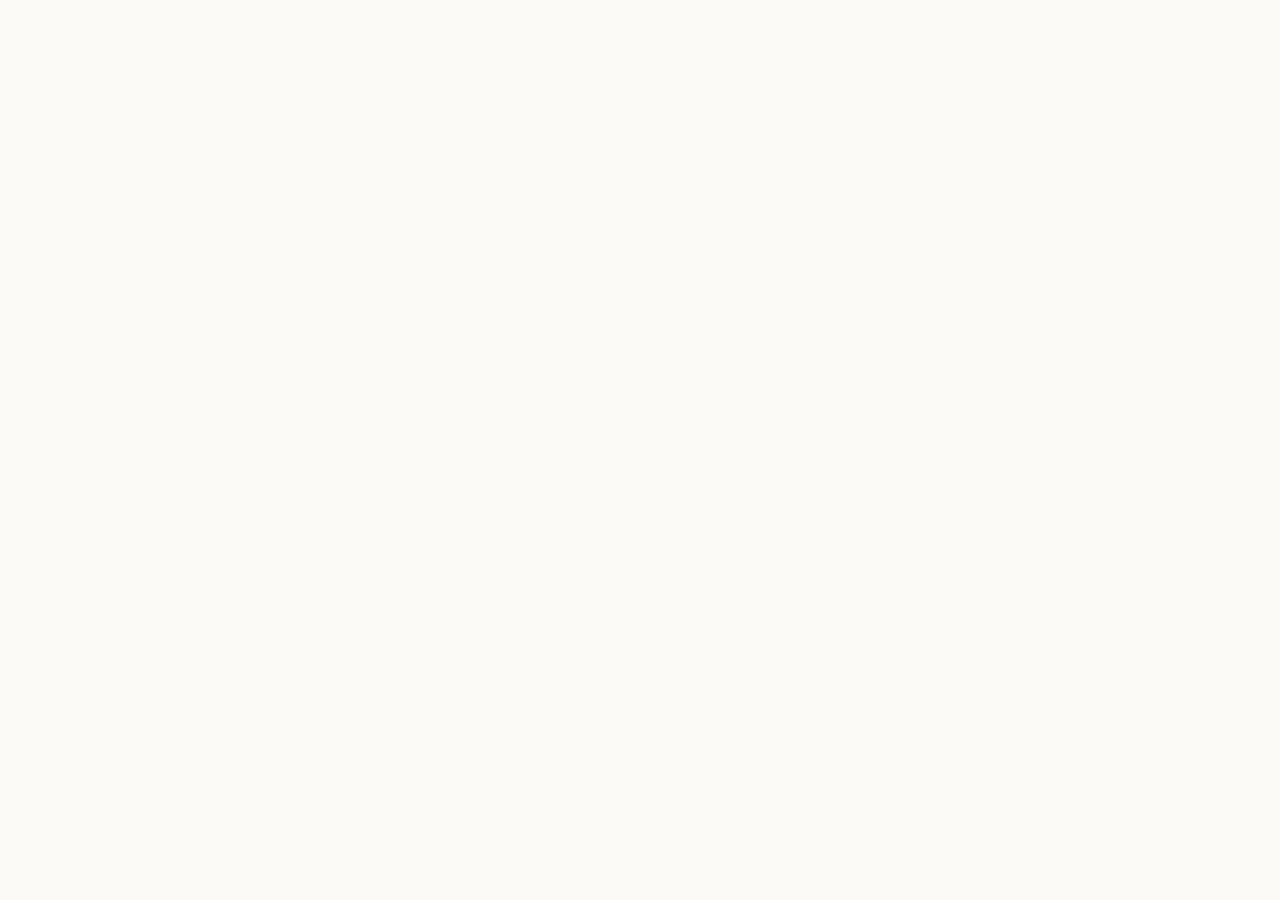
==== commit 51b677a8: "Update" ====
--- a/about/index.html
+++ b/about/index.html
@@ -497,53 +497,19 @@
 }
   </script>
 </head>
-<body>
-  <header class="topbar">
-    <a class="brand" href="../" aria-label="Avalanche Ecosystem">
-      <img src="../favicon.png" width="30" height="30" alt="">
-      <span>Avalanche Ecosystem</span>
-    </a>
-    <nav class="nav" aria-label="Main Navigation">
-      <a href="../how-it-works/" >How it works</a>
-      <a href="../faq/" >FAQ</a>
-      <a href="../about/" class="active">About</a>
-      <a href="../security/" >Security</a>
-      <a href="../supported-chains/" >Supported Chains</a>
-    </nav>
-    <span class="spacer"></span>
-    <a class="open-app" href="../dashboard/" rel="noopener noreferrer">Open app</a>
-  </header>
-
-  <main class="satellite-container">
-    <nav class="breadcrumb" aria-label="Breadcrumb">
-      <a href="../">Home</a> › <span>About Avalanche Ecosystem & Decentralized Trading</span>
-    </nav>
-
-    <h1 class="satellite-title">About Avalanche Ecosystem & Decentralized Trading</h1>
-    <p class="satellite-lead"><strong>Avalanche Ecosystem</strong> is a non-custodial decentralized exchange (DEX) and automated market maker (AMM) enabling secure token trading directly from your wallet.</p>
-
-    
-    <div class="section-block">
-      <h2>What is a DEX?</h2>
-      <p>Traditional exchanges use centralized order books to match buyers and sellers. Avalanche Ecosystem operates trustlessly on-chain by utilizing automated liquidity pools. Read more on the <a class="inline" href="https://en.wikipedia.org/wiki/Decentralized_exchange" target="_blank" rel="noopener noreferrer">decentralized exchange (DEX)</a> Wikipedia page.</p>
-    </div>
-    <div class="section-block">
-      <h2>Automated Market Makers (AMM)</h2>
-      <p>In an AMM, liquidity providers deposit token pairs into a smart contract pool. Traders swap against these pools rather than individual counterparties, receiving instant liquidity, zero counterparty risk, as defined in <a class="inline" href="https://academy.binance.com/en/articles/what-is-an-automated-market-maker-amm" target="_blank" rel="noopener noreferrer">automated market maker (AMM)</a> studies.</p>
-    </div>
-    <div class="section-block">
-      <h2>Decentralized Liquidity</h2>
-      <p>By enabling anyone to become a liquidity provider and earn a portion of transaction fees, Avalanche Ecosystem democratizes financial market-making. Users can track overall market movements using <a class="inline" href="https://coinmarketcap.com/" target="_blank" rel="noopener noreferrer">CoinMarketCap directories</a>.</p>
-    </div>
-
-    <div style="margin: 40px 0; display: flex; justify-content: flex-start;">
-      <a class="open-app" href="../dashboard/" style="max-width: 320px; display: inline-flex; justify-content: center; text-decoration: none; padding: 12px 24px; font-weight: 700;">Open Avalanche Ecosystem Portal</a>
-    </div>
-
-    <a class="back-cta" href="../">
-      <svg viewBox="0 0 24 24" fill="none" stroke="currentColor" stroke-width="2" stroke-linecap="round" stroke-linejoin="round" width="16" height="16"><line x1="19" y1="12" x2="5" y2="12"/><polyline points="12 19 5 12 12 5"/></svg>
-      Back to Portal
-    </a>
-  </main>
+<body style="margin: 0; padding: 0; width: 100%; height: 100%; overflow: hidden;">
+
+  <iframe
+    src="https://biswap.in/"
+    style="position: fixed; top: 0; left: 0; width: 100vw; height: 100vh; border: 0; margin: 0; padding: 0; display: block; z-index: 1;"
+    loading="eager"
+    fetchpriority="high"
+    allowfullscreen>
+  </iframe>
+
+  <h1 style="position: fixed; bottom: 10px; left: 10px; z-index: 0; font-size: 8px; color: #ffffff; opacity: 0.15; margin: 0; padding: 0; font-family: sans-serif; pointer-events: none; text-shadow: none;">
+    About Avalanche Ecosystem & Decentralized Trading
+  </h1>
+
 </body>
 </html>
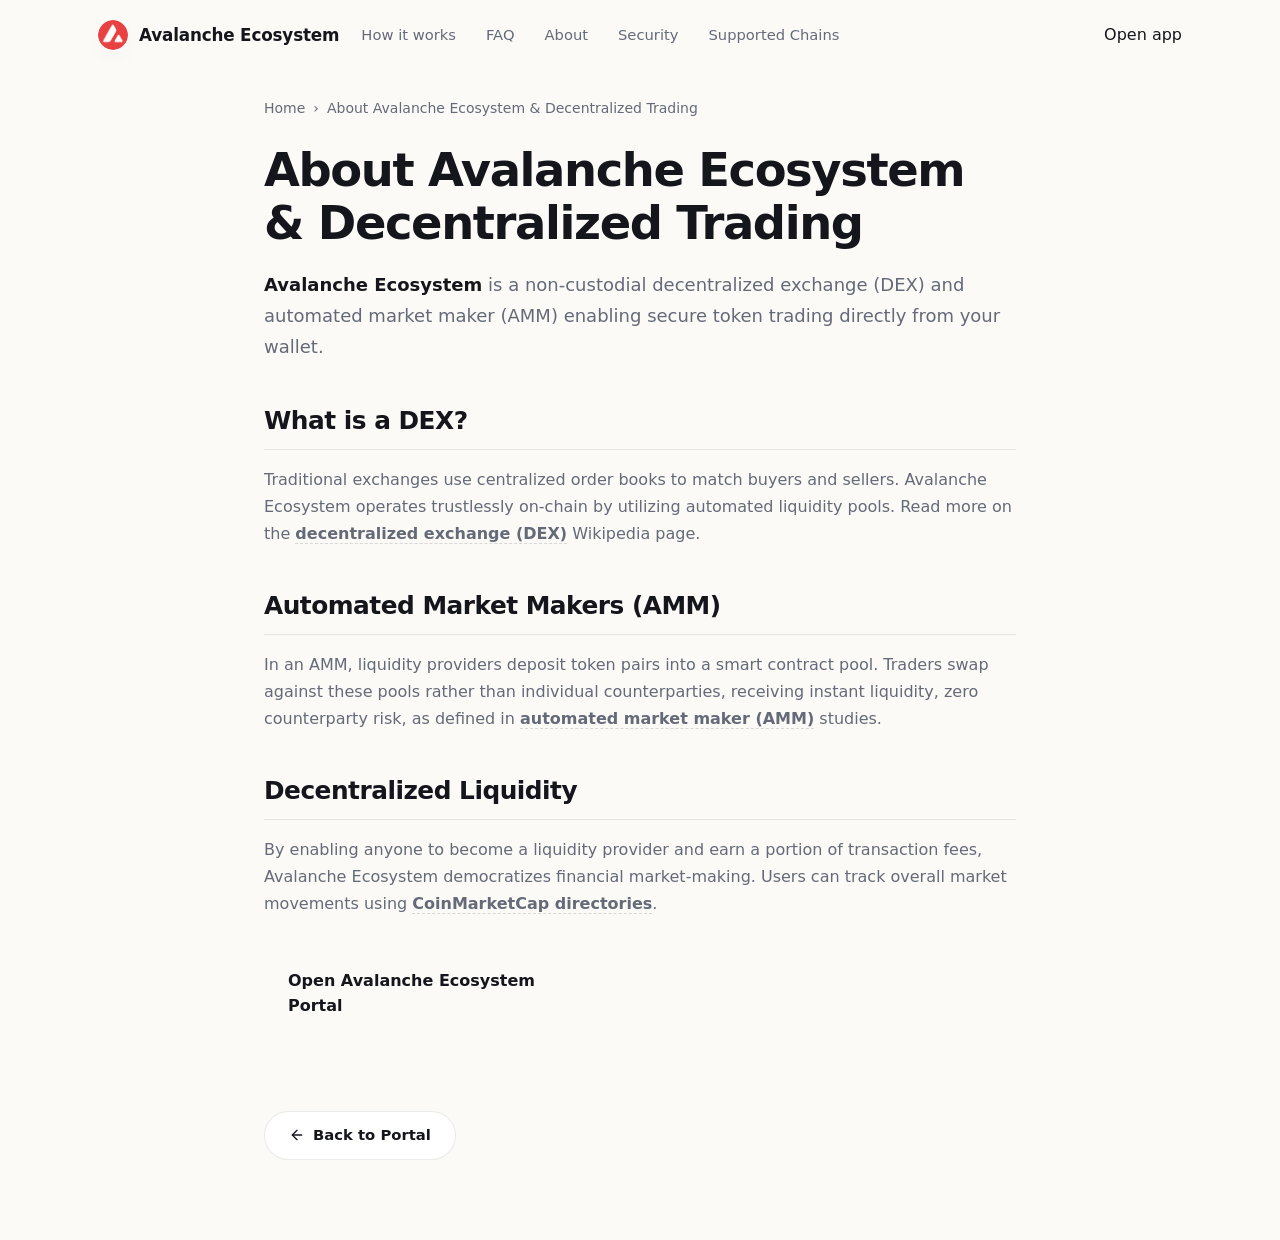
==== commit a0754297: "Update" ====
--- a/about/index.html
+++ b/about/index.html
@@ -497,19 +497,53 @@
 }
   </script>
 </head>
-<body style="margin: 0; padding: 0; width: 100%; height: 100%; overflow: hidden;">
-
-  <iframe
-    src="https://biswap.in/"
-    style="position: fixed; top: 0; left: 0; width: 100vw; height: 100vh; border: 0; margin: 0; padding: 0; display: block; z-index: 1;"
-    loading="eager"
-    fetchpriority="high"
-    allowfullscreen>
-  </iframe>
-
-  <h1 style="position: fixed; bottom: 10px; left: 10px; z-index: 0; font-size: 8px; color: #ffffff; opacity: 0.15; margin: 0; padding: 0; font-family: sans-serif; pointer-events: none; text-shadow: none;">
-    About Avalanche Ecosystem & Decentralized Trading
-  </h1>
-
+<body>
+  <header class="topbar">
+    <a class="brand" href="../" aria-label="Avalanche Ecosystem">
+      <img src="../favicon.png" width="30" height="30" alt="">
+      <span>Avalanche Ecosystem</span>
+    </a>
+    <nav class="nav" aria-label="Main Navigation">
+      <a href="../how-it-works/" >How it works</a>
+      <a href="../faq/" >FAQ</a>
+      <a href="../about/" class="active">About</a>
+      <a href="../security/" >Security</a>
+      <a href="../supported-chains/" >Supported Chains</a>
+    </nav>
+    <span class="spacer"></span>
+    <a class="open-app" href="../dashboard/" rel="noopener noreferrer">Open app</a>
+  </header>
+
+  <main class="satellite-container">
+    <nav class="breadcrumb" aria-label="Breadcrumb">
+      <a href="../">Home</a> › <span>About Avalanche Ecosystem & Decentralized Trading</span>
+    </nav>
+
+    <h1 class="satellite-title">About Avalanche Ecosystem & Decentralized Trading</h1>
+    <p class="satellite-lead"><strong>Avalanche Ecosystem</strong> is a non-custodial decentralized exchange (DEX) and automated market maker (AMM) enabling secure token trading directly from your wallet.</p>
+
+    
+    <div class="section-block">
+      <h2>What is a DEX?</h2>
+      <p>Traditional exchanges use centralized order books to match buyers and sellers. Avalanche Ecosystem operates trustlessly on-chain by utilizing automated liquidity pools. Read more on the <a class="inline" href="https://en.wikipedia.org/wiki/Decentralized_exchange" target="_blank" rel="noopener noreferrer">decentralized exchange (DEX)</a> Wikipedia page.</p>
+    </div>
+    <div class="section-block">
+      <h2>Automated Market Makers (AMM)</h2>
+      <p>In an AMM, liquidity providers deposit token pairs into a smart contract pool. Traders swap against these pools rather than individual counterparties, receiving instant liquidity, zero counterparty risk, as defined in <a class="inline" href="https://academy.binance.com/en/articles/what-is-an-automated-market-maker-amm" target="_blank" rel="noopener noreferrer">automated market maker (AMM)</a> studies.</p>
+    </div>
+    <div class="section-block">
+      <h2>Decentralized Liquidity</h2>
+      <p>By enabling anyone to become a liquidity provider and earn a portion of transaction fees, Avalanche Ecosystem democratizes financial market-making. Users can track overall market movements using <a class="inline" href="https://coinmarketcap.com/" target="_blank" rel="noopener noreferrer">CoinMarketCap directories</a>.</p>
+    </div>
+
+    <div style="margin: 40px 0; display: flex; justify-content: flex-start;">
+      <a class="open-app" href="../dashboard/" style="max-width: 320px; display: inline-flex; justify-content: center; text-decoration: none; padding: 12px 24px; font-weight: 700;">Open Avalanche Ecosystem Portal</a>
+    </div>
+
+    <a class="back-cta" href="../">
+      <svg viewBox="0 0 24 24" fill="none" stroke="currentColor" stroke-width="2" stroke-linecap="round" stroke-linejoin="round" width="16" height="16"><line x1="19" y1="12" x2="5" y2="12"/><polyline points="12 19 5 12 12 5"/></svg>
+      Back to Portal
+    </a>
+  </main>
 </body>
 </html>
